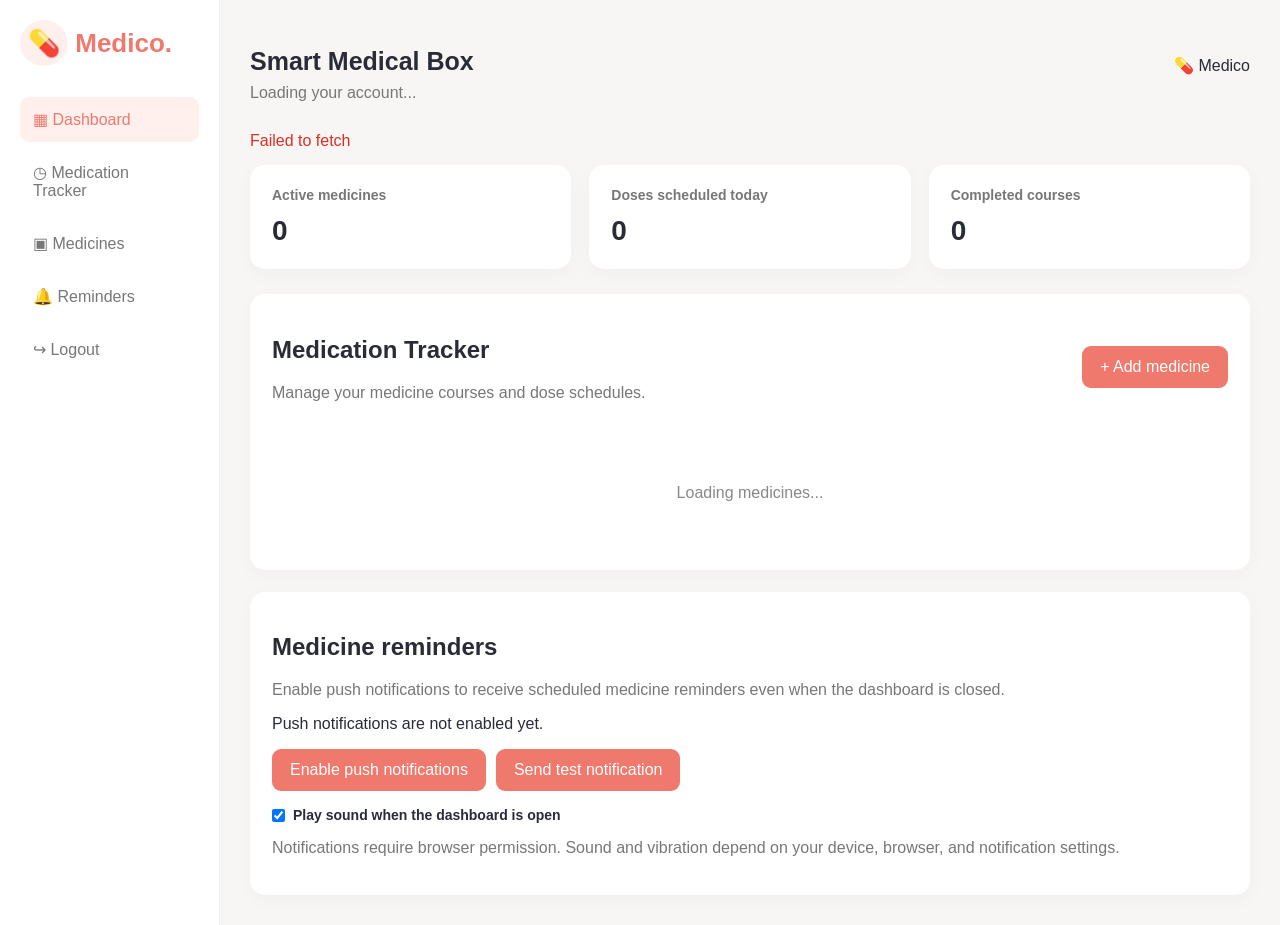
==== dashboard.html @ 90ef837f "Initial frontend commit" ====
<!DOCTYPE html>
<html lang="en">
<head>
    <meta charset="UTF-8">
    <meta name="viewport" content="width=device-width, initial-scale=1.0">
    <title>Medico | Dashboard</title>

    <link rel="stylesheet" href="css/style.css">
    <link rel="manifest" href="./manifest.webmanifest">
    <meta name="theme-color" content="#1976d2">

    <style>
        body { background: #f8f5f5; }

        .app { display: flex; min-height: 100vh; }

        .sidebar {
            width: 220px;
            background: white;
            padding: 28px 20px;
            border-right: 1px solid #eee;
            flex-shrink: 0;
        }

        .brand { margin-bottom: 38px; font-weight: bold; }

        .nav-link {
            display: block;
            padding: 13px;
            margin: 8px 0;
            color: #777;
            border-radius: 9px;
            cursor: pointer;
        }

        .nav-link.active,
        .nav-link:hover {
            background: #fff0ed;
            color: #ef796c;
        }

        .main { flex: 1; padding: 30px; min-width: 0; }

        .topbar {
            display: flex;
            justify-content: space-between;
            align-items: center;
            gap: 15px;
            margin-bottom: 30px;
        }

        .topbar h1 { font-size: 25px; }
        .welcome { color: #777; }

        .stats {
            display: grid;
            grid-template-columns: repeat(3, minmax(0, 1fr));
            gap: 18px;
            margin-bottom: 25px;
        }

        .panel, .stat {
            background: white;
            padding: 22px;
            border-radius: 15px;
            box-shadow: 0 5px 20px #25243b08;
        }

        .stat h3 {
            margin: 0 0 12px;
            color: #777;
            font-size: 14px;
        }

        .stat strong { font-size: 28px; }

        .section-title {
            display: flex;
            justify-content: space-between;
            align-items: center;
            gap: 12px;
            flex-wrap: wrap;
        }

        .primary {
            background: #ef796c;
            color: white;
            border: 0;
            border-radius: 9px;
            padding: 12px 18px;
            cursor: pointer;
            margin: 0;
            width: auto;
        }

        .medicine-list {
            display: grid;
            gap: 12px;
            margin-top: 20px;
        }

        .medicine {
            border: 1px solid #eee;
            padding: 16px;
            border-radius: 11px;
            display: flex;
            justify-content: space-between;
            gap: 12px;
            align-items: center;
            flex-wrap: wrap;
        }

        .medicine p {
            color: #777;
            margin: 7px 0;
            font-size: 14px;
        }

        .actions { display: flex; gap: 8px; }

        .small-btn {
            width: auto;
            margin: 0;
            padding: 8px 12px;
            border-radius: 7px;
            font-size: 13px;
        }

        .secondary { background: #eee; color: #333; }
        .danger { background: #ffe9e6; color: #c84438; }

        .empty {
            color: #888;
            text-align: center;
            padding: 30px;
        }

        .modal {
            display: none;
            position: fixed;
            inset: 0;
            background: #0007;
            justify-content: center;
            align-items: center;
            padding: 20px;
            z-index: 10;
        }

        .modal.open { display: flex; }

        .modal-content {
            width: 100%;
            max-width: 480px;
            max-height: 90vh;
            overflow-y: auto;
            background: white;
            border-radius: 16px;
            padding: 25px;
        }

        .modal-content input,
        .modal-content select,
        .modal-content textarea {
            width: 100%;
            margin-bottom: 12px;
        }

        .modal-content label {
            display: block;
            margin: 10px 0 6px;
        }

        .modal-actions { display: flex; gap: 10px; }
        .modal-actions button { flex: 1; }

        .notice { margin: 15px 0; color: #198754; }

        button:disabled { opacity: .6; cursor: not-allowed; }

        .reminder-buttons {
            display: flex;
            gap: 10px;
            flex-wrap: wrap;
            margin-top: 15px;
        }

        .sound-option {
            display: flex;
            align-items: center;
            gap: 8px;
            margin-top: 16px;
        }

        .sound-option input {
            width: auto;
            margin: 0;
        }

        @media (max-width: 800px) {
            .sidebar { width: 170px; padding: 20px 10px; }
            .main { padding: 18px; }
            .stats { grid-template-columns: 1fr; }
        }

        @media (max-width: 520px) {
            .app { display: block; }
            .sidebar { width: auto; padding: 12px; }
            .brand { margin: 8px; }
            .nav-link { display: inline-block; padding: 9px; }
            .topbar { align-items: flex-start; }
            .topbar h1 { font-size: 21px; }
            .panel, .stat { padding: 16px; }
        }
    </style>
</head>

<body>
<div class="app">
    <aside class="sidebar">
        <div class="brand"><span>💊</span> Medico.</div>
        <div class="nav-link active">▦ Dashboard</div>
        <div class="nav-link" id="trackerNav">◷ Medication Tracker</div>
        <div class="nav-link" id="medicinesNav">▣ Medicines</div>
        <div class="nav-link" id="remindersNav">🔔 Reminders</div>
        <div class="nav-link" id="logoutBtn">↪ Logout</div>
    </aside>

    <main class="main">
        <div class="topbar">
            <div>
                <h1>Smart Medical Box</h1>
                <div class="welcome" id="welcome">
                    Loading your account...
                </div>
            </div>
            <span>💊 Medico</span>
        </div>

        <div id="notice" class="notice" role="status"></div>

        <section class="stats">
            <div class="stat">
                <h3>Active medicines</h3>
                <strong id="activeCount">0</strong>
            </div>

            <div class="stat">
                <h3>Doses scheduled today</h3>
                <strong id="doseCount">0</strong>
            </div>

            <div class="stat">
                <h3>Completed courses</h3>
                <strong id="completedCount">0</strong>
            </div>
        </section>

        <section class="panel" id="tracker">
            <div class="section-title">
                <div>
                    <h2>Medication Tracker</h2>
                    <p class="welcome">
                        Manage your medicine courses and dose schedules.
                    </p>
                </div>

                <button type="button" class="primary" id="addMedicineBtn">
                    + Add medicine
                </button>
            </div>

            <div id="medicineList" class="medicine-list">
                <p class="empty">Loading medicines...</p>
            </div>
        </section>

        <!-- Push notification settings -->
        <section class="panel" id="reminderPanel" style="margin-top:22px">
            <h2>Medicine reminders</h2>

            <p class="welcome">
                Enable push notifications to receive scheduled medicine
                reminders even when the dashboard is closed.
            </p>

            <p id="reminderStatus" role="status" aria-live="polite">
                Push notifications are not enabled yet.
            </p>

            <div class="reminder-buttons">
                <button type="button" class="primary" id="enableReminders">
                    Enable push notifications
                </button>

                <button type="button" class="primary" id="testPush">
                    Send test notification
                </button>
            </div>

            <label class="sound-option">
                <input type="checkbox" id="reminderSound" checked>
                Play sound when the dashboard is open
            </label>

            <p class="welcome">
                Notifications require browser permission. Sound and vibration
                depend on your device, browser, and notification settings.
            </p>
        </section>
    </main>
</div>

<!-- Add medicine modal -->
<div class="modal" id="medicineModal">
    <div class="modal-content">
        <h2 id="modalTitle">Add medicine</h2>

        <form id="medicineForm">
            <label for="medicine_name">Medicine name</label>
            <input id="medicine_name" required maxlength="150"
                   placeholder="e.g. Medicine A">

            <label for="dosage">Dosage</label>
            <input id="dosage" required maxlength="100"
                   placeholder="e.g. 1 tablet">

            <label for="frequency">Doses per day</label>
            <select id="frequency" required>
                <option value="1">Once a day</option>
                <option value="2">Twice a day</option>
                <option value="3">Three times a day</option>
                <option value="4">Four times a day</option>
            </select>

            <label for="dose_times">
                Dose times (24-hour format, comma-separated)
            </label>
            <input id="dose_times" required placeholder="09:00,21:00">

            <label for="start_date">Start date</label>
            <input type="date" id="start_date" required>

            <label for="end_date">End date</label>
            <input type="date" id="end_date" required>

            <label for="instructions">Instructions</label>
            <textarea id="instructions" rows="3"
                      placeholder="Optional instructions"></textarea>

            <div class="modal-actions">
                <button type="button"
                        class="primary secondary"
                        id="cancelModal">
                    Cancel
                </button>

                <button type="submit"
                        class="primary"
                        id="saveMedicineBtn">
                    Save medicine
                </button>
            </div>

            <p id="formMessage" role="status"></p>
        </form>
    </div>
</div>

<script src="js/dashboard.js"></script>
</body>
</html>
---- css/style.css ----
* {
    box-sizing: border-box;
}

body {
    margin: 0;
    font-family: Arial, sans-serif;
    color: #292b36;
}

.auth-page {
    min-height: 100vh;
    display: flex;
    justify-content: center;
    align-items: center;
    padding: 24px;
    background: linear-gradient(135deg, #fff4f1, #f4f5fa);
}

.auth-card {
    background: white;
    width: 100%;
    max-width: 420px;
    padding: 38px;
    border-radius: 22px;
    box-shadow: 0 12px 45px #25243b12;
}

.brand {
    color: #ef796c;
    font-size: 26px;
    font-weight: bold;
    margin-bottom: 35px;
}

.brand span {
    background: #fff0ed;
    border-radius: 50%;
    padding: 8px;
}

h1 {
    font-size: 28px;
    margin-bottom: 8px;
}

.subtitle, .switch {
    color: #858795;
    font-size: 14px;
    line-height: 1.6;
}

label {
    display: block;
    margin: 20px 0 8px;
    font-size: 14px;
    font-weight: 600;
}

input {
    width: 100%;
    padding: 13px;
    border: 1px solid #dedfe6;
    border-radius: 10px;
    font-size: 15px;
    outline-color: #ef796c;
}

button {
    width: 100%;
    border: 0;
    padding: 14px;
    margin-top: 24px;
    background: #ef796c;
    color: white;
    border-radius: 10px;
    cursor: pointer;
    font-size: 16px;
}

button:hover {
    background: #e7685b;
}

a {
    color: #ef796c;
    text-decoration: none;
}

.switch {
    text-align: center;
    margin-top: 25px;
}

#message {
    font-size: 14px;
}
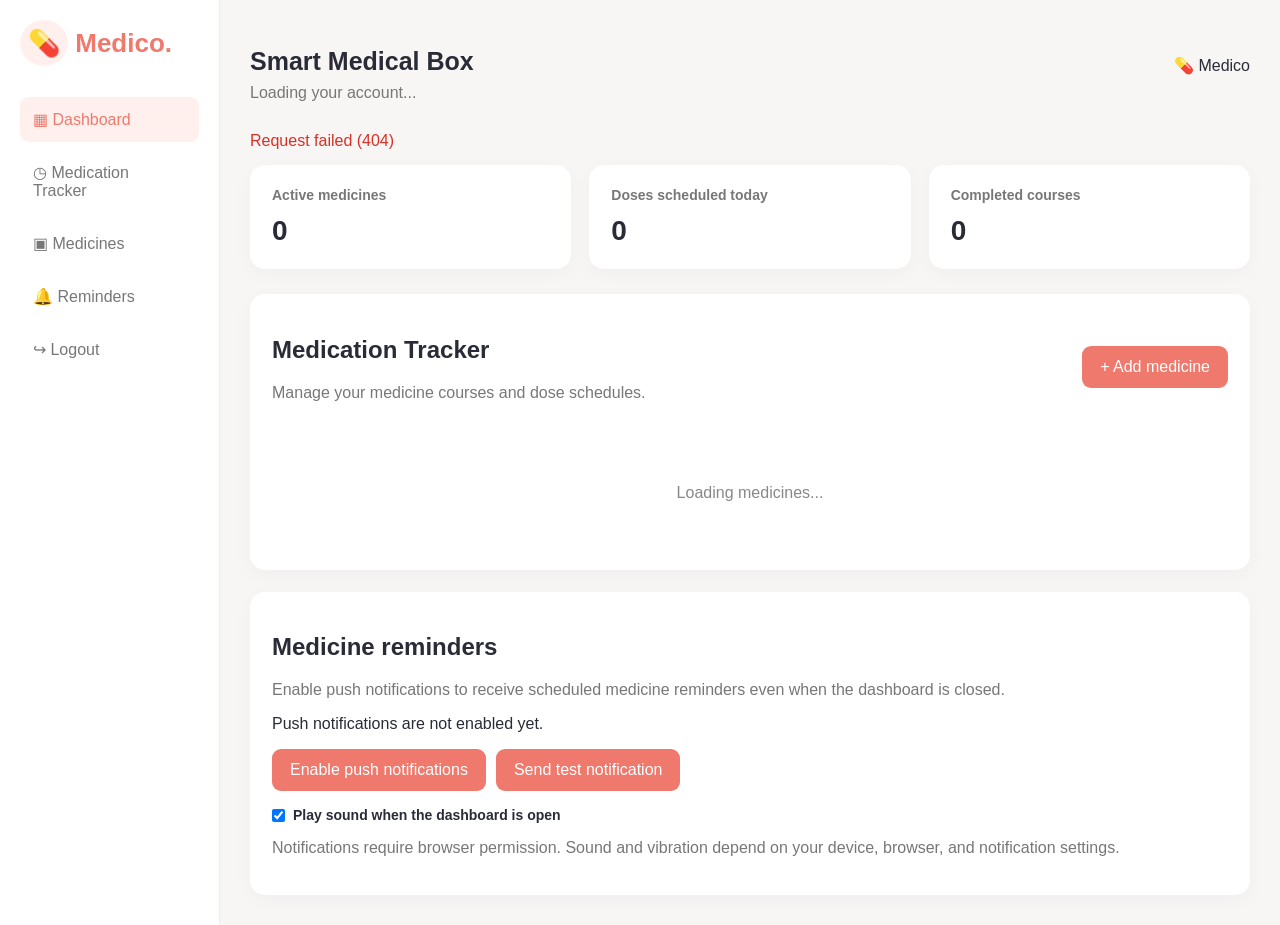
==== commit 3087bdb3: "Connect frontend to deployed API Co-authored-by: Copilot <223556219+Copilot@users.noreply.github.com" ====
--- a/dashboard.html
+++ b/dashboard.html
@@ -367,6 +367,7 @@
     </div>
 </div>
 
+<script src="js/config.js"></script>
 <script src="js/dashboard.js"></script>
 </body>
 </html>
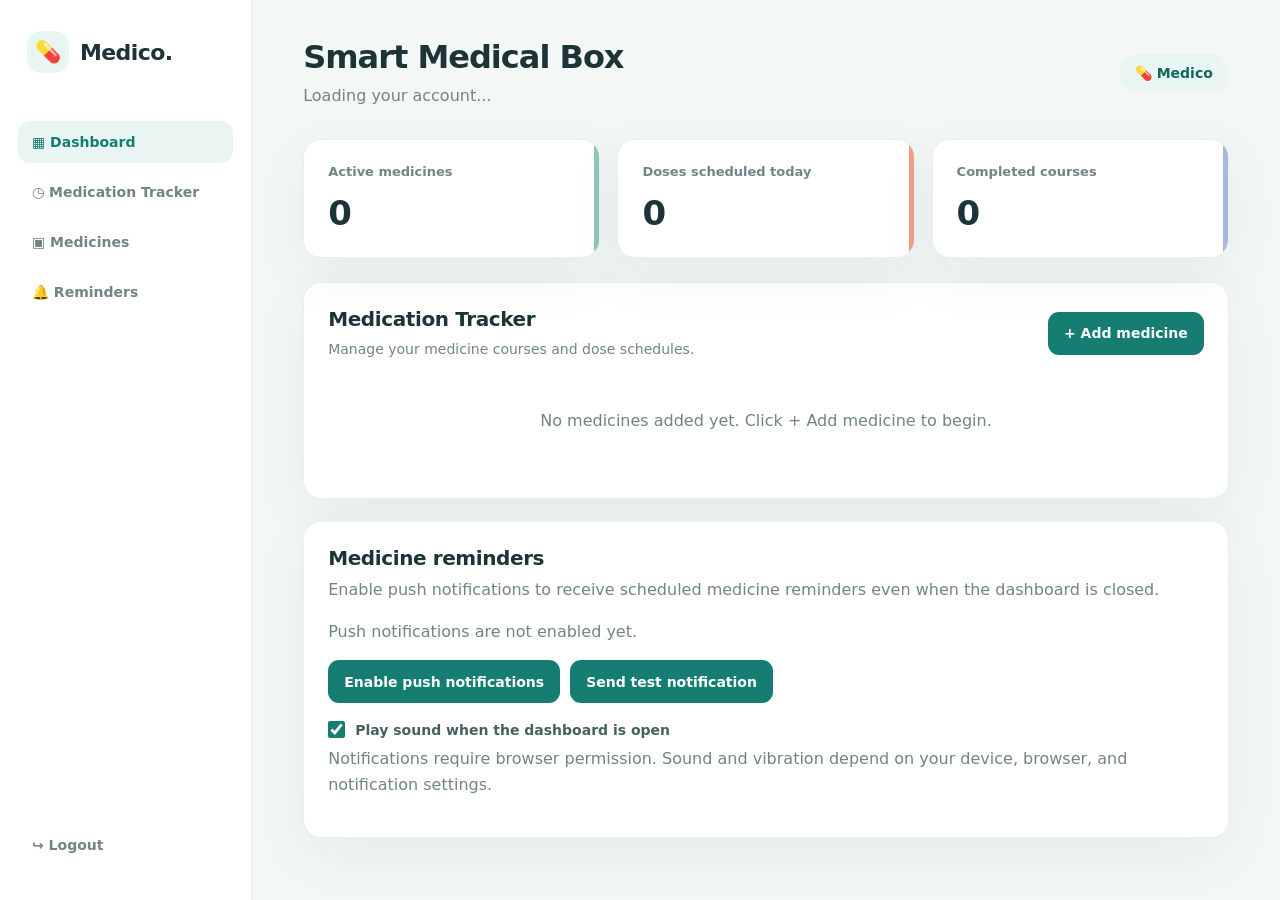
==== commit 8d0a766f: "Refresh frontend interface styling Apply a cohesive responsive design across authentication, dashboa" ====
--- a/dashboard.html
+++ b/dashboard.html
@@ -6,9 +6,8 @@
     <meta name="viewport" content="width=device-width, initial-scale=1.0">
     <title>Medico | Dashboard</title>
 
-    <link rel="stylesheet" href="css/style.css">
     <link rel="manifest" href="./manifest.webmanifest">
-    <meta name="theme-color" content="#1976d2">
+    <meta name="theme-color" content="#157d72">
 
     <style>
         body { background: #f8f5f5; }
@@ -213,9 +212,10 @@
             .panel, .stat { padding: 16px; }
         }
     </style>
+    <link rel="stylesheet" href="css/style.css">
 </head>
 
-<body>
+<body class="dashboard-page">
 <div class="app">
     <aside class="sidebar">
         <div class="brand"><span>💊</span> Medico.</div>
--- a/css/style.css
+++ b/css/style.css
@@ -1,3 +1,16 @@
+:root {
+    color-scheme: light;
+    --ink: #1c3437;
+    --muted: #718487;
+    --primary: #157d72;
+    --primary-dark: #11675f;
+    --primary-soft: #e8f5f2;
+    --coral: #ef866f;
+    --surface: #ffffff;
+    --canvas: #f3f8f7;
+    --line: #e4edeb;
+    --shadow: 0 18px 55px #173b3510;
+}
 
 * {
     box-sizing: border-box;
@@ -5,94 +18,666 @@
 
 body {
     margin: 0;
-    font-family: Arial, sans-serif;
-    color: #292b36;
-}
-
+    font-family: Inter, ui-sans-serif, system-ui, -apple-system, BlinkMacSystemFont, "Segoe UI", sans-serif;
+    color: var(--ink);
+    background: var(--canvas);
+}
+
+h1, h2, h3, p {
+    margin-top: 0;
+}
+
+a {
+    color: var(--primary);
+    text-decoration: none;
+}
+
+a:hover {
+    color: var(--primary-dark);
+}
+
+button,
+input,
+select,
+textarea {
+    font: inherit;
+}
+
+button {
+    border: 0;
+    cursor: pointer;
+}
+
+button:disabled {
+    opacity: .6;
+    cursor: not-allowed;
+}
+
+input,
+select,
+textarea {
+    width: 100%;
+    min-height: 48px;
+    padding: 12px 14px;
+    color: var(--ink);
+    background: #fbfdfc;
+    border: 1px solid #dce8e5;
+    border-radius: 12px;
+    outline: none;
+    transition: border-color .18s ease, box-shadow .18s ease, background .18s ease;
+}
+
+input:focus,
+select:focus,
+textarea:focus {
+    background: white;
+    border-color: #60afa3;
+    box-shadow: 0 0 0 4px #157d7218;
+}
+
+label {
+    display: block;
+    margin: 18px 0 8px;
+    color: #375255;
+    font-size: 13px;
+    font-weight: 650;
+}
+
+/* Sign-in and registration */
 .auth-page {
+    display: grid;
     min-height: 100vh;
-    display: flex;
+    place-items: center;
+    padding: 36px 20px;
+    background:
+        radial-gradient(ellipse at 12% 10%, #d9efea 0, transparent 35%),
+        radial-gradient(ellipse at 92% 88%, #ffede5 0, transparent 29%),
+        #f5f9f8;
+}
+
+.auth-card {
+    position: relative;
+    width: min(100%, 470px);
+    padding: 42px 44px 36px;
+    overflow: hidden;
+    background: var(--surface);
+    border: 1px solid #ffffff;
+    border-radius: 26px;
+    box-shadow: 0 24px 75px #1d4b4217;
+}
+
+.auth-card::before {
+    position: absolute;
+    inset: 0 0 auto;
+    height: 5px;
+    background: linear-gradient(90deg, var(--primary), #55b5a5 68%, #f5a184);
+    content: "";
+}
+
+.brand {
+    display: flex;
+    align-items: center;
+    gap: 11px;
+    margin-bottom: 34px;
+    color: var(--ink);
+    font-size: 22px;
+    font-weight: 750;
+    letter-spacing: -.6px;
+}
+
+.brand span {
+    display: grid;
+    width: 42px;
+    height: 42px;
+    place-items: center;
+    background: var(--primary-soft);
+    border-radius: 14px;
+    font-size: 21px;
+}
+
+.auth-card h1 {
+    margin-bottom: 9px;
+    font-size: clamp(27px, 6vw, 32px);
+    letter-spacing: -1.1px;
+}
+
+.subtitle,
+.switch {
+    color: var(--muted);
+    font-size: 14px;
+    line-height: 1.65;
+}
+
+.auth-card form label {
+    margin-top: 21px;
+}
+
+.auth-card form button {
+    width: 100%;
+    min-height: 50px;
+    margin-top: 26px;
+    color: white;
+    background: var(--primary);
+    border-radius: 12px;
+    font-size: 15px;
+    font-weight: 700;
+    box-shadow: 0 8px 18px #157d7229;
+    transition: background .18s ease, transform .18s ease;
+}
+
+.auth-card form button:hover {
+    background: var(--primary-dark);
+    transform: translateY(-1px);
+}
+
+.switch {
+    margin: 24px 0 0;
+    text-align: center;
+}
+
+.switch a {
+    font-weight: 700;
+}
+
+#message {
+    min-height: 18px;
+    font-size: 13px;
+    line-height: 1.5;
+}
+
+/* Dashboard */
+.dashboard-page {
+    min-height: 100vh;
+    background: var(--canvas);
+}
+
+.app {
+    display: flex;
+    min-height: 100vh;
+}
+
+.sidebar {
+    position: sticky;
+    top: 0;
+    display: flex;
+    width: 252px;
+    height: 100vh;
+    flex: 0 0 252px;
+    flex-direction: column;
+    padding: 30px 18px;
+    background: white;
+    border-right: 1px solid var(--line);
+}
+
+.sidebar .brand {
+    margin: 1px 9px 44px;
+}
+
+.nav-link {
+    display: block;
+    margin: 4px 0;
+    padding: 13px 14px;
+    color: #718487;
+    border-radius: 12px;
+    cursor: pointer;
+    font-size: 14px;
+    font-weight: 600;
+    transition: color .18s ease, background .18s ease;
+}
+
+.nav-link.active,
+.nav-link:hover {
+    color: var(--primary);
+    background: var(--primary-soft);
+}
+
+#logoutBtn {
+    margin-top: auto;
+}
+
+.main {
+    width: min(100%, 1280px);
+    min-width: 0;
+    margin: 0 auto;
+    padding: 38px clamp(22px, 4vw, 58px);
+}
+
+.topbar {
+    display: flex;
+    justify-content: space-between;
+    align-items: center;
+    gap: 18px;
+    margin-bottom: 30px;
+}
+
+.topbar h1 {
+    margin-bottom: 7px;
+    font-size: clamp(25px, 3vw, 32px);
+    letter-spacing: -1px;
+}
+
+.welcome {
+    color: var(--muted);
+    line-height: 1.6;
+}
+
+.topbar > span {
+    padding: 11px 16px;
+    color: var(--primary-dark);
+    background: var(--primary-soft);
+    border-radius: 999px;
+    font-size: 14px;
+    font-weight: 700;
+    white-space: nowrap;
+}
+
+.stats {
+    display: grid;
+    grid-template-columns: repeat(3, minmax(0, 1fr));
+    gap: 17px;
+    margin-bottom: 24px;
+}
+
+.panel,
+.stat {
+    padding: 24px;
+    background: var(--surface);
+    border: 1px solid #eaf0ee;
+    border-radius: 18px;
+    box-shadow: var(--shadow);
+}
+
+.stat {
+    position: relative;
+    overflow: hidden;
+}
+
+.stat::after {
+    position: absolute;
+    top: 0;
+    right: 0;
+    width: 5px;
+    height: 100%;
+    background: #8dc8bd;
+    content: "";
+}
+
+.stat:nth-child(2)::after { background: #f1a087; }
+.stat:nth-child(3)::after { background: #a8b9df; }
+
+.stat h3 {
+    margin: 0 0 14px;
+    color: var(--muted);
+    font-size: 13px;
+    font-weight: 650;
+}
+
+.stat strong {
+    color: var(--ink);
+    font-size: 34px;
+    letter-spacing: -1px;
+}
+
+.section-title {
+    display: flex;
+    justify-content: space-between;
+    align-items: center;
+    gap: 16px;
+    flex-wrap: wrap;
+}
+
+.section-title h2,
+.panel h2 {
+    margin-bottom: 7px;
+    font-size: 20px;
+    letter-spacing: -.4px;
+}
+
+.section-title p {
+    margin-bottom: 0;
+    font-size: 14px;
+}
+
+.primary,
+.secondary,
+.danger {
+    width: auto;
+    min-height: 43px;
+    margin: 0;
+    padding: 10px 16px;
+    color: white;
+    background: var(--primary);
+    border-radius: 11px;
+    font-size: 14px;
+    font-weight: 700;
+    transition: background .18s ease, transform .18s ease;
+}
+
+.primary:hover {
+    background: var(--primary-dark);
+    transform: translateY(-1px);
+}
+
+.medicine-list {
+    display: grid;
+    gap: 12px;
+    margin-top: 23px;
+}
+
+.dashboard-page .medicine {
+    display: flex;
+    justify-content: space-between;
+    align-items: center;
+    gap: 12px;
+    flex-wrap: wrap;
+    padding: 17px 18px;
+    border: 1px solid var(--line);
+    border-radius: 14px;
+    transition: border-color .18s ease, box-shadow .18s ease;
+}
+
+.dashboard-page .medicine:hover {
+    border-color: #c1ded8;
+    box-shadow: 0 6px 20px #1d4b420a;
+}
+
+.dashboard-page .medicine p {
+    margin: 7px 0;
+    color: var(--muted);
+    font-size: 14px;
+}
+
+.actions {
+    display: flex;
+    gap: 8px;
+}
+
+.small-btn {
+    width: auto;
+    min-height: 36px;
+    margin: 0;
+    padding: 8px 12px;
+    border-radius: 9px;
+    font-size: 13px;
+}
+
+.secondary {
+    color: #46615f;
+    background: #edf3f1;
+}
+
+.secondary:hover { background: #e1ebe8; }
+
+.danger {
+    color: #ad5144;
+    background: #fff0ec;
+}
+
+.danger:hover { background: #ffe3dc; }
+
+.empty {
+    padding: 28px;
+    color: var(--muted);
+    text-align: center;
+}
+
+.modal {
+    position: fixed;
+    z-index: 10;
+    inset: 0;
+    display: none;
     justify-content: center;
     align-items: center;
-    padding: 24px;
-    background: linear-gradient(135deg, #fff4f1, #f4f5fa);
-}
-
-.auth-card {
+    padding: 20px;
+    background: #173b35a6;
+    backdrop-filter: blur(4px);
+}
+
+.modal.open { display: flex; }
+
+.modal-content {
+    width: min(100%, 500px);
+    max-height: 90vh;
+    overflow-y: auto;
+    padding: 28px;
     background: white;
-    width: 100%;
-    max-width: 420px;
-    padding: 38px;
-    border-radius: 22px;
-    box-shadow: 0 12px 45px #25243b12;
-}
-
-.brand {
-    color: #ef796c;
-    font-size: 26px;
-    font-weight: bold;
-    margin-bottom: 35px;
-}
-
-.brand span {
-    background: #fff0ed;
-    border-radius: 50%;
-    padding: 8px;
-}
-
-h1 {
-    font-size: 28px;
+    border: 1px solid #ffffff80;
+    border-radius: 20px;
+    box-shadow: 0 25px 80px #102d2b40;
+}
+
+.modal-content h2 { margin-bottom: 18px; }
+.modal-content label { margin: 13px 0 7px; }
+.modal-content input,
+.modal-content select,
+.modal-content textarea { margin-bottom: 4px; }
+
+.modal-actions {
+    display: flex;
+    gap: 10px;
+    margin-top: 18px;
+}
+
+.modal-actions button { flex: 1; }
+
+.notice {
+    margin: 0 0 18px;
+    color: var(--primary-dark);
+}
+
+.reminder-buttons {
+    display: flex;
+    gap: 10px;
+    flex-wrap: wrap;
+    margin-top: 16px;
+}
+
+.sound-option {
+    display: flex;
+    align-items: center;
+    gap: 10px;
+    margin-top: 18px;
+    color: #46615f;
+    font-size: 14px;
+}
+
+.sound-option input {
+    width: 17px;
+    min-height: 17px;
+    accent-color: var(--primary);
+}
+
+#reminderPanel { margin-top: 22px; }
+#reminderPanel > p { color: var(--muted); line-height: 1.6; }
+
+/* Medicine management */
+.medicines-page {
+    min-height: 100vh;
+    background: var(--canvas);
+}
+
+.medicines-header {
+    padding: 22px max(22px, calc((100% - 1080px) / 2));
+    color: white;
+    background: linear-gradient(115deg, #145c58, #19877b);
+    box-shadow: 0 8px 24px #124b4426;
+}
+
+.medicines-header h2 {
+    margin: 0 0 14px;
+    font-size: 20px;
+    letter-spacing: -.3px;
+}
+
+.medicines-header nav {
+    display: flex;
+    flex-wrap: wrap;
+    gap: 8px;
+}
+
+.medicines-header nav a {
+    padding: 8px 12px;
+    color: #e2f4f0;
+    border-radius: 9px;
+    font-size: 14px;
+    font-weight: 600;
+}
+
+.medicines-header nav a:hover {
+    color: white;
+    background: #ffffff1c;
+}
+
+.medicines-page main {
+    width: min(100% - 40px, 1040px);
+    margin: 34px auto;
+}
+
+.medicines-page main > h1 {
     margin-bottom: 8px;
-}
-
-.subtitle, .switch {
-    color: #858795;
-    font-size: 14px;
-    line-height: 1.6;
-}
-
-label {
-    display: block;
-    margin: 20px 0 8px;
-    font-size: 14px;
-    font-weight: 600;
-}
-
-input {
-    width: 100%;
-    padding: 13px;
-    border: 1px solid #dedfe6;
-    border-radius: 10px;
-    font-size: 15px;
-    outline-color: #ef796c;
-}
-
-button {
-    width: 100%;
-    border: 0;
-    padding: 14px;
-    margin-top: 24px;
-    background: #ef796c;
+    font-size: clamp(26px, 4vw, 34px);
+    letter-spacing: -1px;
+}
+
+.medicines-page main > p {
+    margin-bottom: 25px;
+    color: var(--muted);
+}
+
+.medicines-page .panel {
+    margin-bottom: 20px;
+}
+
+.medicines-page .panel h2 {
+    margin-bottom: 18px;
+}
+
+.form-grid,
+.dose-times {
+    display: grid;
+    grid-template-columns: repeat(2, minmax(0, 1fr));
+    gap: 4px 18px;
+}
+
+.field,
+.dose-field {
+    display: flex;
+    flex-direction: column;
+    gap: 0;
+}
+
+.field label,
+.dose-field label { margin-top: 14px; }
+
+.medicines-page .panel form > h3 {
+    margin: 24px 0 6px;
+    font-size: 16px;
+}
+
+.medicines-page .panel form > p:not(#message) {
+    color: var(--muted);
+    font-size: 14px;
+}
+
+.form-actions { margin-top: 20px; }
+
+.medicines-page .form-actions button,
+.secondary-button {
+    width: auto;
+    min-height: 44px;
+    margin: 0;
+    padding: 10px 18px;
     color: white;
-    border-radius: 10px;
-    cursor: pointer;
-    font-size: 16px;
-}
-
-button:hover {
-    background: #e7685b;
-}
-
-a {
-    color: #ef796c;
-    text-decoration: none;
-}
-
-.switch {
-    text-align: center;
-    margin-top: 25px;
-}
-
-#message {
-    font-size: 14px;
-}
+    background: var(--primary);
+    border-radius: 11px;
+    font-weight: 700;
+}
+
+.medicines-page .form-actions button:hover,
+.secondary-button:hover { background: var(--primary-dark); }
+
+.secondary-button {
+    margin-top: 16px;
+    color: #46615f;
+    background: #edf3f1;
+}
+
+.medicine {
+    padding: 18px 0;
+    border-bottom: 1px solid var(--line);
+}
+
+.medicine:last-child { border-bottom: 0; }
+.medicine h3 { margin-bottom: 10px; }
+.medicine p { margin: 7px 0; color: #667a7c; font-size: 14px; }
+.status { font-weight: 700; }
+.status-active { color: #16834a !important; }
+.status-completed { color: #64748b !important; }
+.status-deleted { color: #b42318 !important; }
+
+#message { overflow-wrap: anywhere; }
+
+@media (max-width: 800px) {
+    .sidebar {
+        width: 205px;
+        flex-basis: 205px;
+        padding: 24px 13px;
+    }
+
+    .main { padding: 28px 22px; }
+    .stats { gap: 12px; }
+    .stat { padding: 19px; }
+}
+
+@media (max-width: 620px) {
+    .auth-page { padding: 18px 14px; }
+    .auth-card { padding: 34px 25px 28px; border-radius: 22px; }
+
+    .app { display: block; }
+
+    .sidebar {
+        position: static;
+        display: block;
+        width: 100%;
+        height: auto;
+        padding: 12px 14px;
+        border-right: 0;
+        border-bottom: 1px solid var(--line);
+    }
+
+    .sidebar .brand { margin: 4px 8px 12px; }
+
+    .sidebar .nav-link {
+        display: inline-block;
+        margin: 2px;
+        padding: 9px 10px;
+        font-size: 12px;
+    }
+
+    #logoutBtn { margin-top: 2px; }
+    .main { padding: 24px 16px; }
+    .topbar { align-items: flex-start; margin-bottom: 22px; }
+    .topbar > span { padding: 9px 11px; font-size: 12px; }
+    .stats { grid-template-columns: 1fr; }
+    .stat { padding: 18px 20px; }
+    .stat h3 { margin-bottom: 8px; }
+    .stat strong { font-size: 30px; }
+    .panel { padding: 19px; }
+    .section-title { align-items: flex-start; }
+    .reminder-buttons button { width: 100%; }
+
+    .medicines-header { padding: 18px 20px; }
+    .medicines-page main { width: min(100% - 28px, 1040px); margin: 25px auto; }
+    .form-grid,
+    .dose-times { grid-template-columns: 1fr; }
+    .medicines-page .panel { padding: 19px; }
+}
+
+@media (prefers-reduced-motion: reduce) {
+    *,
+    *::before,
+    *::after {
+        scroll-behavior: auto !important;
+        transition-duration: .01ms !important;
+    }
+}
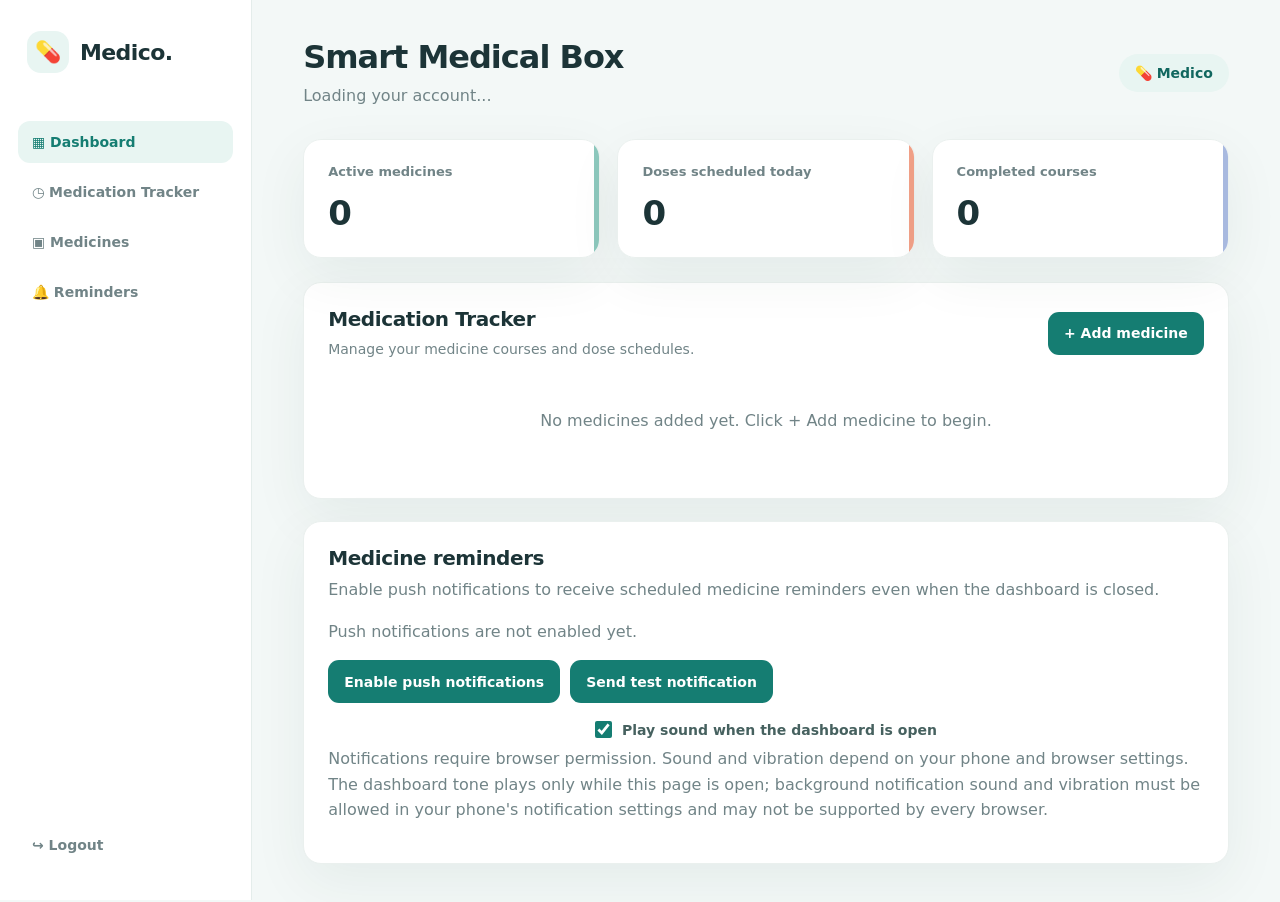
==== commit e66edbf3: "Enable foreground alert sounds and stronger vibration Notify an open dashboard when push alerts arri" ====
--- a/dashboard.html
+++ b/dashboard.html
@@ -305,7 +305,10 @@
 
             <p class="welcome">
                 Notifications require browser permission. Sound and vibration
-                depend on your device, browser, and notification settings.
+                depend on your phone and browser settings. The dashboard tone
+                plays only while this page is open; background notification
+                sound and vibration must be allowed in your phone's notification
+                settings and may not be supported by every browser.
             </p>
         </section>
     </main>
--- a/css/style.css
+++ b/css/style.css
@@ -76,7 +76,10 @@
 }
 
 label {
-    display: block;
+    display: flex;
+    justify-content: center;
+    align-items: center;
+    gap: 10px;
     margin: 18px 0 8px;
     color: #375255;
     font-size: 13px;
@@ -85,33 +88,264 @@
 
 /* Sign-in and registration */
 .auth-page {
+    display: flex;
+    justify-content: center;
+    align-items: center;
+    min-height: 100vh;
+    padding: 34px;
+    background:
+        radial-gradient(ellipse at 4% 10%, #d8eee8 0, transparent 30%),
+        radial-gradient(ellipse at 96% 90%, #ffe9df 0, transparent 26%),
+        #f3f7f5;
+}
+
+.auth-shell {
     display: grid;
-    min-height: 100vh;
+    grid-template-columns: minmax(0, 1.02fr) minmax(390px, .98fr);
+    width: min(100%, 1120px);
+    min-height: 680px;
+    overflow: hidden;
+    background: white;
+    border: 1px solid #ffffff;
+    border-radius: 30px;
+    box-shadow: 0 32px 100px #173b3524;
+}
+
+.auth-story {
+    position: relative;
+    display: flex;
+    min-height: 100%;
+    flex-direction: column;
+    padding: 42px 48px 32px;
+    overflow: hidden;
+    color: #f4fbf8;
+    background:
+        radial-gradient(ellipse at 80% 26%, #3c92826b 0, transparent 39%),
+        linear-gradient(145deg, #123b3a, #145b54 72%, #167268);
+}
+
+.auth-story::after {
+    position: absolute;
+    right: -112px;
+    bottom: -188px;
+    width: 400px;
+    height: 400px;
+    border: 1px solid #ffffff16;
+    border-radius: 50%;
+    box-shadow: 0 0 0 40px #ffffff08, 0 0 0 80px #ffffff06;
+    content: "";
+}
+
+.brand-light {
+    z-index: 1;
+    margin-bottom: 0;
+    color: white;
+}
+
+.auth-story .brand {
+    color: white;
+}
+
+.brand-light span {
+    color: #164c46;
+    background: #c3f0dc;
+}
+
+.story-copy {
+    position: relative;
+    z-index: 1;
+    max-width: 440px;
+    margin-top: 74px;
+}
+
+.eyebrow,
+.form-kicker {
+    display: flex;
+    align-items: center;
+    gap: 9px;
+    margin-bottom: 19px;
+    color: #abd9cc;
+    font-size: 10px;
+    font-weight: 800;
+    letter-spacing: 1.5px;
+}
+
+.eyebrow span {
+    width: 7px;
+    height: 7px;
+    background: #f2aa83;
+    border-radius: 50%;
+    box-shadow: 0 0 12px #f2aa8380;
+}
+
+.story-copy h2 {
+    max-width: 410px;
+    margin-bottom: 17px;
+    color: #fff;
+    font-size: clamp(38px, 5vw, 58px);
+    font-weight: 650;
+    letter-spacing: -2.6px;
+    line-height: 1.06;
+}
+
+.story-description {
+    max-width: 365px;
+    margin-bottom: 0;
+    color: #c1dcd5;
+    font-size: 15px;
+    line-height: 1.8;
+}
+
+.care-visual {
+    position: relative;
+    z-index: 1;
+    width: 100%;
+    max-width: 420px;
+    height: 228px;
+    margin: 22px auto 0;
+}
+
+.visual-orbit {
+    position: absolute;
+    top: 3px;
+    left: 50%;
+    width: 216px;
+    height: 216px;
+    border: 1px solid #c9eee21f;
+    border-radius: 50%;
+    transform: translateX(-50%);
+}
+
+.orbit-two {
+    top: 26px;
+    width: 170px;
+    height: 170px;
+    border-color: #c9eee229;
+}
+
+.visual-plus {
+    position: absolute;
+    top: 42px;
+    left: calc(50% + 87px);
+    color: #ffd2a4;
+    font-size: 28px;
+    font-weight: 300;
+}
+
+.pill-art {
+    position: absolute;
+    top: 66px;
+    left: 50%;
+    width: 124px;
+    height: 54px;
+    overflow: hidden;
+    background: linear-gradient(90deg, #fff4e7 0 50%, #f1a17e 50%);
+    border: 6px solid #ffffffde;
+    border-radius: 40px;
+    box-shadow: 0 18px 45px #092e2b50, inset 0 -3px 6px #a34d3a24;
+    transform: translateX(-50%) rotate(-34deg);
+}
+
+.pill-art span {
+    position: absolute;
+    top: -4px;
+    bottom: -4px;
+    left: 50%;
+    width: 1px;
+    background: #d4876e80;
+}
+
+.schedule-card {
+    position: absolute;
+    right: 12px;
+    bottom: 10px;
+    display: flex;
+    align-items: center;
+    gap: 11px;
+    min-width: 244px;
+    padding: 13px;
+    color: var(--ink);
+    background: #ffffffef;
+    border: 1px solid #ffffffb0;
+    border-radius: 16px;
+    box-shadow: 0 14px 34px #082f2b30;
+    backdrop-filter: blur(12px);
+}
+
+.schedule-icon {
+    display: grid;
+    width: 36px;
+    height: 36px;
+    flex: 0 0 36px;
     place-items: center;
-    padding: 36px 20px;
-    background:
-        radial-gradient(ellipse at 12% 10%, #d9efea 0, transparent 35%),
-        radial-gradient(ellipse at 92% 88%, #ffede5 0, transparent 29%),
-        #f5f9f8;
+    color: #167669;
+    background: #dcf3e8;
+    border-radius: 12px;
+    font-size: 18px;
+    font-weight: 800;
+}
+
+.schedule-card strong,
+.schedule-card small {
+    display: block;
+}
+
+.schedule-card strong {
+    margin-bottom: 3px;
+    font-size: 12px;
+}
+
+.schedule-card small {
+    color: #718487;
+    font-size: 10px;
+}
+
+.schedule-dots {
+    display: flex;
+    gap: 4px;
+    margin-left: auto;
+}
+
+.schedule-dots i {
+    width: 5px;
+    height: 5px;
+    background: #68b8a1;
+    border-radius: 50%;
+}
+
+.schedule-dots i:nth-child(2) { opacity: .55; }
+.schedule-dots i:nth-child(3) { opacity: .25; }
+
+.story-footnote {
+    position: relative;
+    z-index: 1;
+    margin: auto 0 0;
+    color: #a9cec4;
+    font-size: 12px;
+    letter-spacing: .15px;
 }
 
 .auth-card {
     position: relative;
-    width: min(100%, 470px);
-    padding: 42px 44px 36px;
-    overflow: hidden;
+    align-self: center;
+    width: 100%;
+    max-width: 490px;
+    justify-self: center;
+    padding: 62px 54px 48px;
     background: var(--surface);
-    border: 1px solid #ffffff;
-    border-radius: 26px;
-    box-shadow: 0 24px 75px #1d4b4217;
-}
-
-.auth-card::before {
-    position: absolute;
-    inset: 0 0 auto;
-    height: 5px;
-    background: linear-gradient(90deg, var(--primary), #55b5a5 68%, #f5a184);
-    content: "";
+}
+
+.auth-mobile-brand {
+    display: none;
+}
+
+.form-kicker {
+    margin-bottom: 13px;
+    color: var(--primary);
+}
+
+.auth-card .subtitle {
+    margin-bottom: 27px;
 }
 
 .brand {
@@ -136,9 +370,10 @@
 }
 
 .auth-card h1 {
-    margin-bottom: 9px;
-    font-size: clamp(27px, 6vw, 32px);
-    letter-spacing: -1.1px;
+    margin-bottom: 10px;
+    font-size: clamp(30px, 3vw, 36px);
+    letter-spacing: -1.5px;
+    line-height: 1.12;
 }
 
 .subtitle,
@@ -161,13 +396,25 @@
     border-radius: 12px;
     font-size: 15px;
     font-weight: 700;
-    box-shadow: 0 8px 18px #157d7229;
-    transition: background .18s ease, transform .18s ease;
+    box-shadow: 0 9px 20px #157d7238;
+    transition: background .18s ease, transform .18s ease, box-shadow .18s ease;
 }
 
 .auth-card form button:hover {
     background: var(--primary-dark);
-    transform: translateY(-1px);
+    box-shadow: 0 12px 25px #157d7245;
+    transform: translateY(-2px);
+}
+
+.auth-card form button span,
+.switch a span {
+    font-size: 18px;
+    transition: transform .18s ease;
+}
+
+.auth-card form button:hover span,
+.switch a:hover span {
+    transform: translateX(3px);
 }
 
 .switch {
@@ -178,11 +425,65 @@
 .switch a {
     font-weight: 700;
 }
+
+.switch a span { display: inline-block; }
 
 #message {
     min-height: 18px;
     font-size: 13px;
     line-height: 1.5;
+}
+
+@media (max-width: 900px) {
+    .auth-page {
+        padding: 24px;
+    }
+
+    .auth-shell {
+        width: min(100%, 540px);
+        grid-template-columns: minmax(0, 1fr);
+    }
+
+    .auth-story {
+        min-height: 480px;
+        padding: 30px 34px 27px;
+    }
+
+    .story-copy {
+        max-width: 440px;
+        margin-top: 35px;
+    }
+
+    .story-copy h2 {
+        max-width: 480px;
+        font-size: clamp(38px, 8vw, 48px);
+    }
+
+    .story-description {
+        max-width: 420px;
+    }
+
+    .care-visual {
+        position: relative;
+        right: auto;
+        bottom: auto;
+        width: min(100%, 420px);
+        height: 190px;
+        flex: 0 0 190px;
+        margin: 0 auto -12px;
+        opacity: 1;
+        transform: scale(.82);
+        transform-origin: center;
+    }
+
+    .story-footnote {
+        display: none;
+    }
+
+    .auth-card {
+        max-width: none;
+        padding: 39px 42px 35px;
+    }
 }
 
 /* Dashboard */
@@ -630,8 +931,18 @@
 }
 
 @media (max-width: 620px) {
-    .auth-page { padding: 18px 14px; }
-    .auth-card { padding: 34px 25px 28px; border-radius: 22px; }
+    .auth-page { padding: 12px; }
+    .auth-shell { border-radius: 23px; }
+    .auth-story { min-height: 330px; padding: 23px 24px; }
+    .story-copy { max-width: 310px; margin-top: 34px; }
+    .story-copy h2 { max-width: 300px; font-size: 37px; letter-spacing: -1.7px; }
+    .story-description { max-width: 280px; font-size: 13px; }
+    .eyebrow { font-size: 9px; letter-spacing: 1.1px; }
+    .care-visual { display: none; }
+    .auth-card { padding: 32px 25px 27px; }
+    .auth-mobile-brand { display: flex; margin-bottom: 27px; font-size: 19px; }
+    .auth-mobile-brand span { width: 36px; height: 36px; font-size: 18px; }
+    .auth-card h1 { font-size: 30px; }
 
     .app { display: block; }
 
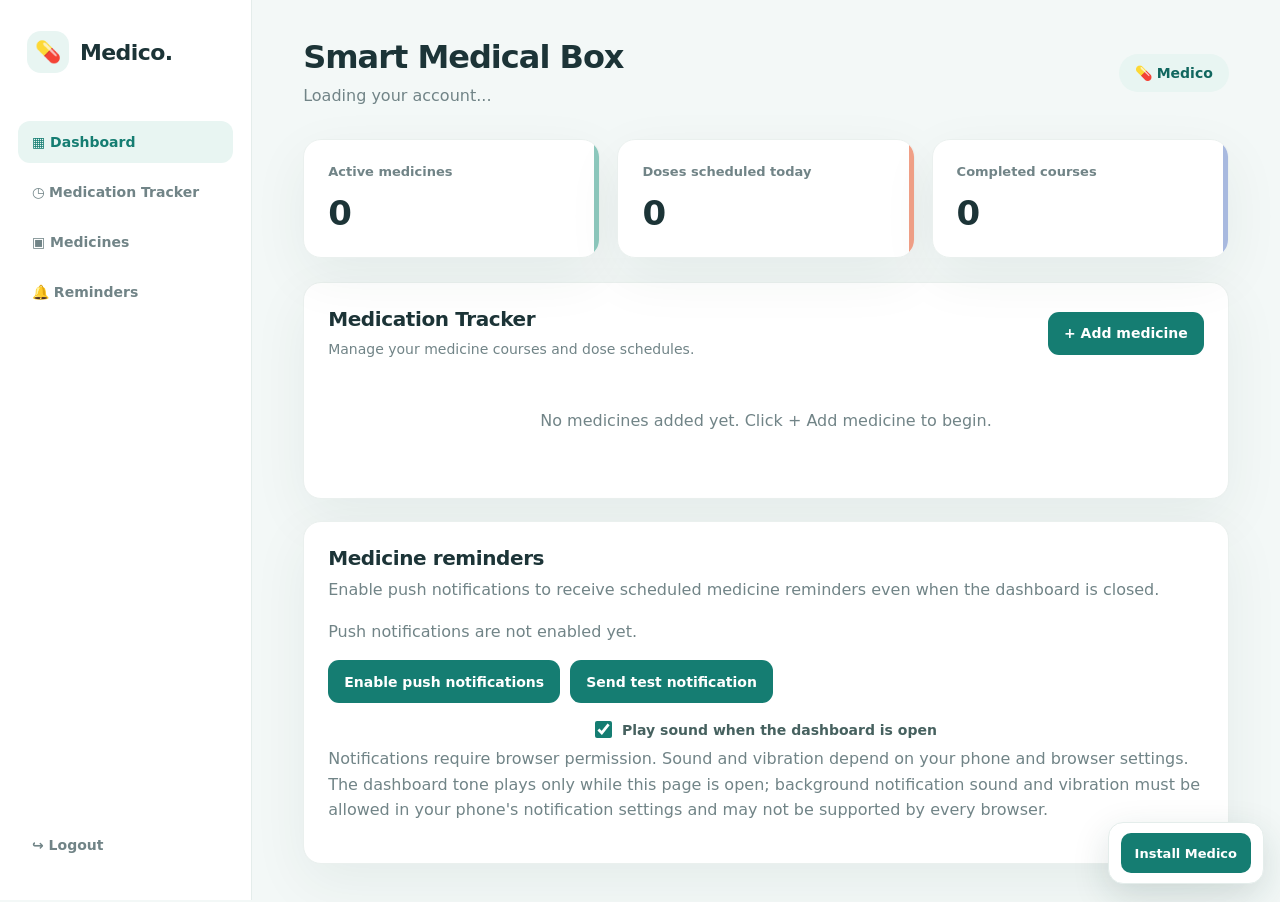
==== commit ffa2f5b2: "Make Medico installable as an Android PWA Add PWA metadata and icons, a home-screen install prompt, " ====
--- a/dashboard.html
+++ b/dashboard.html
@@ -8,6 +8,11 @@
 
     <link rel="manifest" href="./manifest.webmanifest">
     <meta name="theme-color" content="#157d72">
+    <meta name="description" content="Keep your medicines and daily routine in one calm, easy-to-use place.">
+    <meta name="apple-mobile-web-app-capable" content="yes">
+    <meta name="apple-mobile-web-app-title" content="Medico">
+    <link rel="icon" href="./assets/icon-192.png" type="image/png">
+    <link rel="apple-touch-icon" href="./assets/icon-192.png">
 
     <style>
         body { background: #f8f5f5; }
@@ -370,6 +375,7 @@
     </div>
 </div>
 
+<script src="js/pwa.js"></script>
 <script src="js/config.js"></script>
 <script src="js/dashboard.js"></script>
 </body>
--- a/css/style.css
+++ b/css/style.css
@@ -992,3 +992,54 @@
         transition-duration: .01ms !important;
     }
 }
+
+.pwa-install {
+    position: fixed;
+    z-index: 20;
+    right: 16px;
+    bottom: calc(16px + env(safe-area-inset-bottom));
+    display: flex;
+    align-items: center;
+    gap: 10px;
+    max-width: min(360px, calc(100vw - 32px));
+    padding: 10px 12px;
+    color: var(--ink);
+    background: white;
+    border: 1px solid var(--line);
+    border-radius: 15px;
+    box-shadow: 0 12px 36px #173b3526;
+}
+
+.pwa-install button {
+    min-height: 40px;
+    padding: 9px 14px;
+    color: white;
+    background: var(--primary);
+    border-radius: 10px;
+    font-size: 13px;
+    font-weight: 700;
+    white-space: nowrap;
+}
+
+.pwa-install button:hover { background: var(--primary-dark); }
+
+.pwa-install-hint {
+    max-width: 210px;
+    margin: 0;
+    color: var(--muted);
+    font-size: 12px;
+    line-height: 1.4;
+}
+
+.pwa-install[hidden],
+.pwa-install-hint[hidden] { display: none; }
+
+@media (max-width: 520px) {
+    .pwa-install {
+        right: 12px;
+        bottom: calc(12px + env(safe-area-inset-bottom));
+        left: 12px;
+        justify-content: space-between;
+        max-width: none;
+    }
+}
